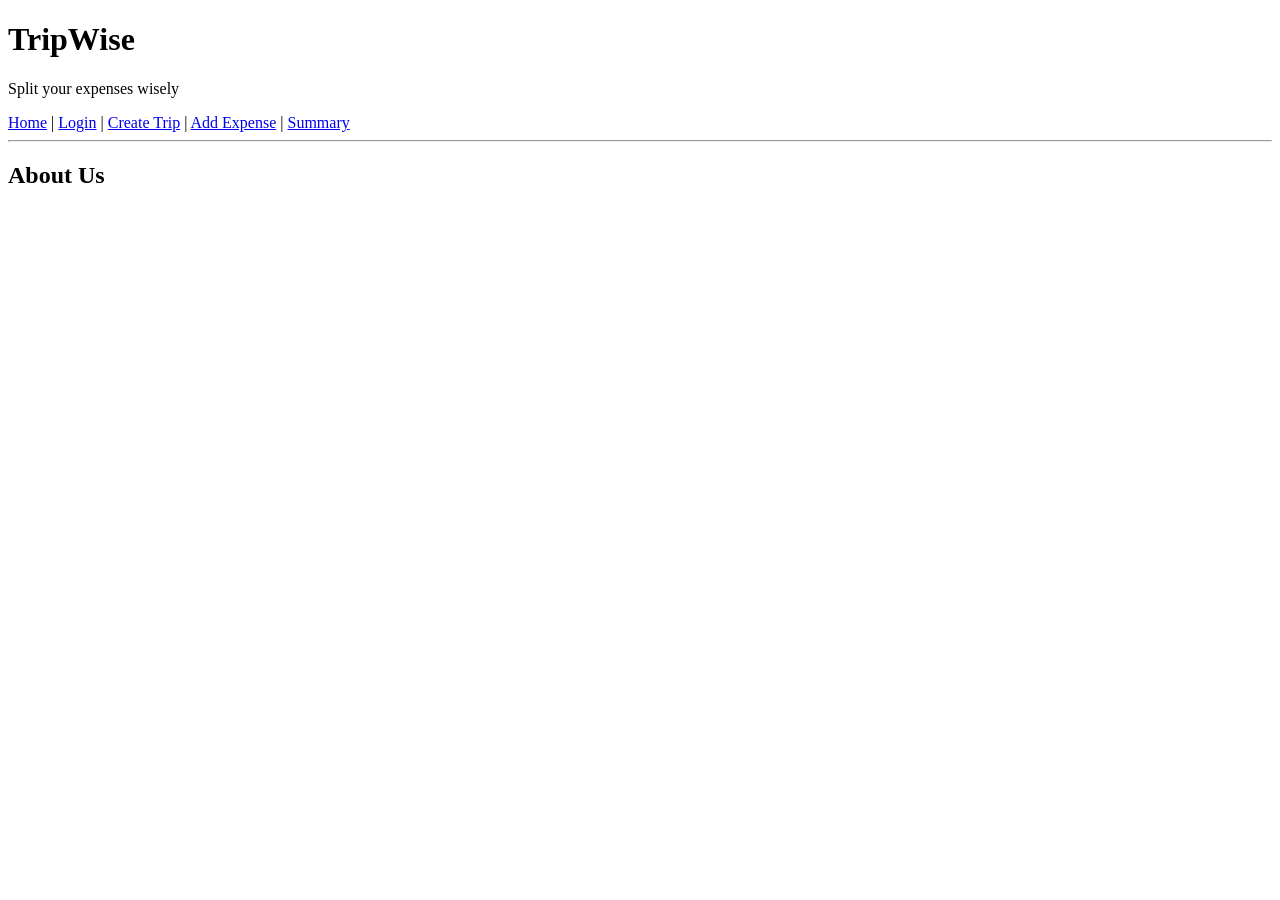
==== aboutus.html @ f0897ca0 "Added HTML pages for TripWise website" ====
<!DOCTYPE html>
<html>
<head>
    <title>About us - TripWise</title>
</head>
<body>

    <header>
        <h1>TripWise</h1>
        <p>Split your expenses wisely</p>
    </header>
    <nav>
        <a href="homepg.html">Home</a> |
         <a href="login.html">Login</a> |
        <a href="create_trip.html">Create Trip</a> |
        <a href="add_expense.html">Add Expense</a> |
        <a href="summary.html">Summary</a>
    </nav>
    <hr>
    <main>
        <section>
        <h2>About Us</h2>
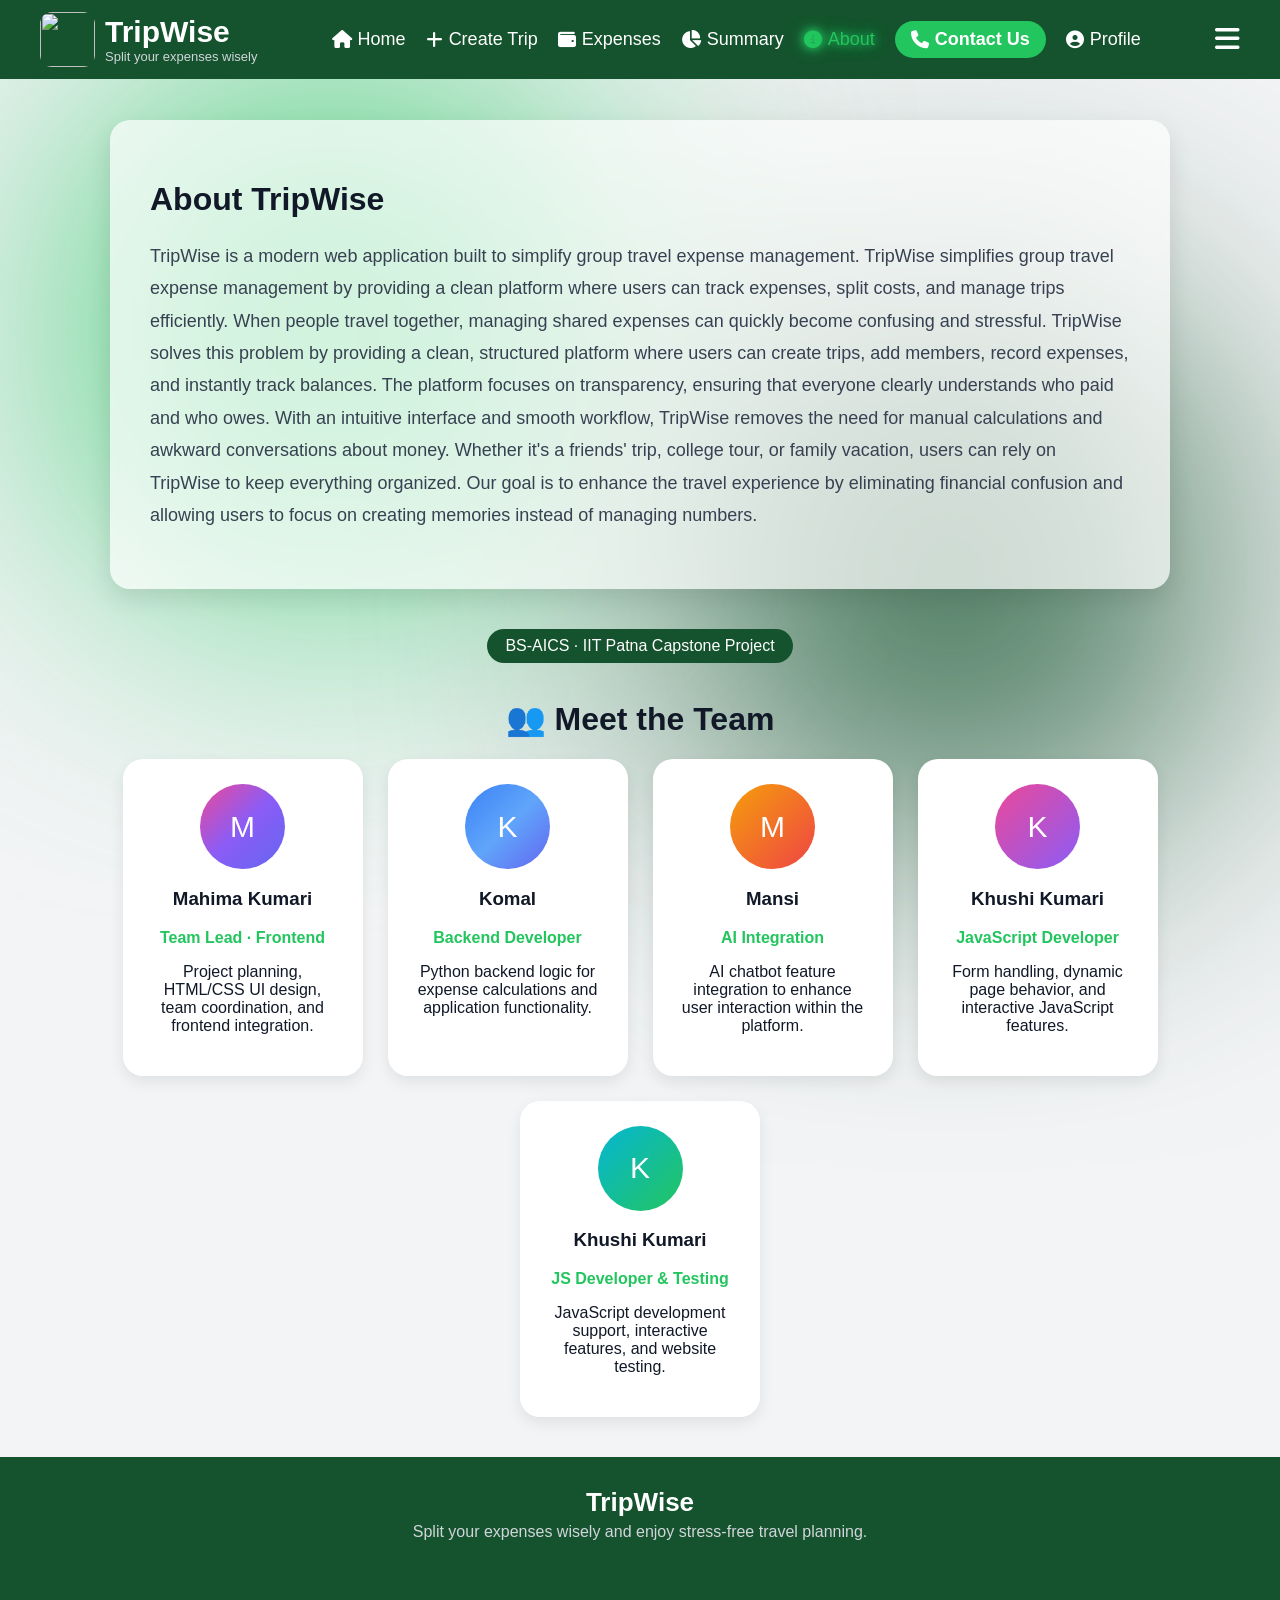
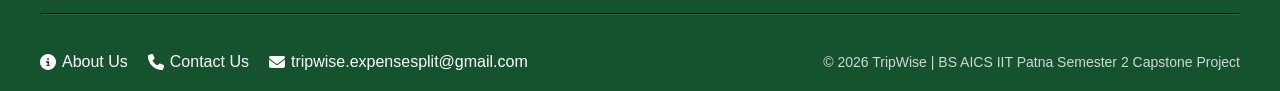
==== commit af0443a2: "Add files via upload" ====
--- a/aboutus.html
+++ b/aboutus.html
@@ -1,22 +1,529 @@
 <!DOCTYPE html>
-<html>
+<html lang="en">
 <head>
-    <title>About us - TripWise</title>
+    <title>About Us - TripWise</title>
+
+    <link rel="stylesheet" href="https://cdnjs.cloudflare.com/ajax/libs/font-awesome/6.5.0/css/all.min.css">
+
+    <style>
+        html,body{
+            margin:0;
+            padding:0;
+            overflow-x:hidden;
+        }
+
+        *{
+            box-sizing:border-box;
+            font-family:'Segoe UI', sans-serif;
+        }
+
+        body{
+            background:#f3f4f6;
+            color:#111827;
+            position:relative;
+        }
+
+        /* 🌿 BLUR BACKGROUND */
+        body::before, body::after{
+            content:"";
+            position:fixed;
+            width:500px;
+            height:500px;
+            border-radius:50%;
+            filter:blur(140px);
+            z-index:-2;
+            animation:float 14s infinite alternate ease-in-out;
+        }
+
+        body::before{
+            background:#22c55e;
+            top:80px;
+            left:80px;
+        }
+
+        body::after{
+            background:#14532d;
+            bottom:80px;
+            right:80px;
+            animation-delay:4s;
+        }
+
+        @keyframes float{
+            0%{transform:translate(0,0);}
+            100%{transform:translate(80px,-60px);}
+        }
+
+        /* ✨ FLOATING PARTICLES */
+        .particles{
+            position:fixed;
+            width:100%;
+            height:100%;
+            top:0;
+            left:0;
+            z-index:-1;
+        }
+
+        .particles span{
+            position:absolute;
+            width:6px;
+            height:6px;
+            background:#22c55e;
+            border-radius:50%;
+            opacity:0.5;
+            animation:rise 10s linear infinite;
+        }
+
+        @keyframes rise{
+            from{transform:translateY(100vh);}
+            to{transform:translateY(-10vh);}
+        }
+
+        /* NAVBAR */
+        nav{
+            position:fixed;
+            top:0;
+            left:0;
+            right:0;
+            background:#14532d;
+            display:flex;
+            justify-content:space-between;
+            align-items:center;
+            padding:12px 40px;
+            z-index:1000;
+        }
+
+        .logo{
+            display:flex;
+            align-items:center;
+            gap:10px;
+        }
+
+        .logo img{
+            width:55px;
+            height:55px;
+            border-radius:12px;
+        }
+
+        .logo-text h1{
+            color:white;
+            font-size:30px;
+            margin:0;
+        }
+
+        .logo-text p{
+            color:#d1d5db;
+            font-size:13px;
+            margin:0;
+        }
+
+        .nav-links{
+            display:flex;
+            gap:20px;
+            align-items:center;
+        }
+
+        .nav-links a{
+            color:white;
+            text-decoration:none;
+            font-size:18px;
+            display:flex;
+            align-items:center;
+            gap:6px;
+            transition:0.3s;
+        }
+
+        /* ✨ NEON GLOW */
+        .nav-links a:hover,
+        .nav-links a.active{
+            color:#22c55e;
+            text-shadow:0 0 8px #22c55e, 0 0 15px #22c55e;
+        }
+
+        .contact-btn{
+            background:#22c55e;
+            padding:8px 16px;
+            border-radius:20px;
+            font-weight:600;
+        }
+
+        .contact-btn:hover{
+            background:#16a34a;
+            text-shadow:none;
+        }
+
+        .menu-btn{
+            color:white;
+            font-size:28px;
+            cursor:pointer;
+        }
+
+        /* SIDEBAR */
+        .sidebar{
+            position:fixed;
+            top:0;
+            right:-260px;
+            width:260px;
+            height:100%;
+            background:#14532d;
+            padding-top:90px;
+            transition:0.4s;
+            z-index:999;
+        }
+
+        .sidebar.active{
+            right:0;
+        }
+
+        .sidebar a{
+            display:block;
+            color:white;
+            padding:18px 30px;
+            text-decoration:none;
+            font-size:18px;
+        }
+
+        .sidebar a.active{
+            background:#1c6b3a;
+        }
+
+        .sidebar a:hover{
+            background:#1c6b3a;
+        }
+
+        /* MAIN */
+        .main{
+            max-width:1100px;
+            margin:120px auto 40px;
+            padding:0 20px;
+        }
+
+        /* ABOUT BOX */
+        .about-box{
+            background:rgba(255,255,255,0.7);
+            backdrop-filter:blur(12px);
+            border-radius:20px;
+            padding:40px;
+            box-shadow:0 10px 25px rgba(0,0,0,0.1);
+            margin-bottom:40px;
+        }
+
+        .about-box h2{
+            color:#14532d;
+            font-size:36px;
+        }
+
+        .about-box p{
+            font-size:18px;
+            color:#374151;
+            margin-top:15px;
+            line-height:1.8;
+        }
+
+        /* TEAM */
+        .team{
+            text-align:center;
+        }
+
+        .team-badge{
+            background:#14532d;
+            color:white;
+            display:inline-block;
+            padding:8px 18px;
+            border-radius:20px;
+            margin-bottom:15px;
+        }
+
+        .team h2{
+            font-size:38px;
+            color:#14532d;
+            margin-bottom:30px;
+        }
+
+        .team-container{
+            display:flex;
+            flex-wrap:wrap;
+            justify-content:center;
+            gap:25px;
+        }
+
+        .member{
+            background:white;
+            border-radius:20px;
+            padding:25px;
+            width:240px;
+            transition:0.4s;
+            box-shadow:0 6px 15px rgba(0,0,0,0.08);
+        }
+
+        .member:hover{
+            transform:translateY(-12px) scale(1.05);
+            box-shadow:0 20px 40px rgba(34,197,94,0.25);
+        }
+
+        /* AVATAR */
+        .avatar{
+            width:85px;
+            height:85px;
+            border-radius:50%;
+            display:flex;
+            align-items:center;
+            justify-content:center;
+            font-size:30px;
+            color:white;
+            margin:auto;
+            margin-bottom:15px;
+        }
+
+        .mahima{background:linear-gradient(135deg,#ec4899,#8b5cf6,#6366f1);}
+        .komal{background:linear-gradient(135deg,#3b82f6,#60a5fa,#6366f1);}
+        .mansi{background:linear-gradient(135deg,#f59e0b,#ef4444);}
+        .khushi1{background:linear-gradient(135deg,#ec4899,#8b5cf6);}
+        .khushi2{background:linear-gradient(135deg,#06b6d4,#22c55e);}
+
+        .role{
+            color:#22c55e;
+            font-weight:600;
+        }
+
+        /* STRIP */
+        .promo-strip{
+            background:#14532d;
+            color:white;
+            padding:20px;
+            text-align:center;
+        }
+
+        /* FOOTER */
+        .footer{
+    background:#14532d;
+    color:white;
+    padding:30px 40px 20px;
+}
+
+/* CENTER TEXT */
+.footer-center{
+    text-align:center;
+    margin-bottom:15px;
+}
+
+.footer-center h2{
+    margin:0;
+    font-size:26px;
+}
+
+.footer-center p{
+    margin-top:5px;
+    color:#d1d5db;
+}
+
+/* BOTTOM ROW */
+.footer-bottom{
+    display:flex;
+    justify-content:space-between;
+    align-items:center;
+    flex-wrap:wrap;
+}
+
+/* LEFT LINKS */
+.footer-left{
+    display:flex;
+    gap:20px;
+    flex-wrap:wrap;
+}
+
+.footer-left a{
+    color:white;
+    text-decoration:none;
+    display:flex;
+    align-items:center;
+    gap:6px;
+}
+
+.footer-left a:hover{
+    color:#22c55e;
+}
+
+/* RIGHT TEXT */
+.footer-right{
+    font-size:14px;
+    color:#d1d5db;
+}
+
+/* MOBILE RESPONSIVE */
+@media(max-width:768px){
+    .footer-bottom{
+        flex-direction:column;
+        gap:10px;
+        text-align:center;
+    }
+}
+    </style>
 </head>
+
 <body>
 
-    <header>
-        <h1>TripWise</h1>
-        <p>Split your expenses wisely</p>
-    </header>
-    <nav>
-        <a href="homepg.html">Home</a> |
-         <a href="login.html">Login</a> |
-        <a href="create_trip.html">Create Trip</a> |
-        <a href="add_expense.html">Add Expense</a> |
-        <a href="summary.html">Summary</a>
-    </nav>
-    <hr>
-    <main>
-        <section>
-        <h2>About Us</h2>+<!-- PARTICLES -->
+<div class="particles">
+    <span style="left:10%; animation-duration:8s;"></span>
+    <span style="left:25%; animation-duration:12s;"></span>
+    <span style="left:50%; animation-duration:10s;"></span>
+    <span style="left:75%; animation-duration:14s;"></span>
+    <span style="left:90%; animation-duration:9s;"></span>
+</div>
+
+<nav>
+    <div class="logo">
+        <img src="logo.png">
+        <div class="logo-text">
+            <h1>TripWise</h1>
+            <p>Split your expenses wisely</p>
+        </div>
+    </div>
+
+    <div class="nav-links">
+        <a href="homepg.html"><i class="fa-solid fa-house"></i> Home</a>
+        <a href="create_trip.html"><i class="fa-solid fa-plus"></i> Create Trip</a>
+        <a href="add_expense.html"><i class="fa-solid fa-wallet"></i> Expenses</a>
+        <a href="summary.html"><i class="fa-solid fa-chart-pie"></i> Summary</a>
+         <a href="aboutus.html" class="active">
+            <i class="fa-solid fa-circle-info"></i> About
+        </a>
+        <a href="contact.html" class="contact-btn">
+            <i class="fa-solid fa-phone"></i> Contact Us
+        </a>
+
+        <a href="create_acc.html"><i class="fa-solid fa-circle-user"></i> Profile</a>
+        
+    </div>
+
+    <div class="menu-btn" onclick="toggleSidebar()">
+        <i class="fa-solid fa-bars"></i>
+    </div>
+</nav>
+
+<!-- SIDEBAR -->
+<div class="sidebar" id="sidebar">
+    <a href="homepg.html">Home</a>
+    <a href="create_trip.html">Create Trip</a>
+    <a href="add_expense.html">Expenses</a>
+    <a href="summary.html">Summary</a>
+    <a href="create_acc.html">Profile</a>
+    <a href="aboutus.html" class="active">About</a>
+</div>
+
+<div class="main">
+
+    <div class="about-box">
+        <h1>About TripWise</h1>
+        <p>
+            TripWise is a modern web application built to simplify group travel expense management.
+            TripWise simplifies group travel expense management by providing a clean platform 
+            where users can track expenses, split costs, and manage trips efficiently. 
+              When people travel together, managing shared expenses can quickly become confusing and stressful. 
+            TripWise solves this problem by providing a clean, structured platform where users can create trips, 
+            add members, record expenses, and instantly track balances.
+
+            The platform focuses on transparency, ensuring that everyone clearly understands who paid and who owes. 
+            With an intuitive interface and smooth workflow, TripWise removes the need for manual calculations and 
+            awkward conversations about money. Whether it's a friends' trip, college tour, or family vacation, users 
+            can rely on TripWise to keep everything organized.
+
+            Our goal is to enhance the travel experience by eliminating financial confusion and allowing users to 
+            focus on creating memories instead of managing numbers.
+        </p>
+    </div>
+
+    <div div class="team">
+        <div class="team-badge">BS-AICS · IIT Patna Capstone Project</div>
+        <h1>👥 Meet the Team</h1>
+
+        <div div class="team-container">
+            <!-- members unchanged -->
+             <div class="member">
+                <div class="avatar mahima">M</div>
+                <h3>Mahima Kumari</h3>
+                <p class="role">Team Lead · Frontend</p>
+                <p>Project planning, HTML/CSS UI design, team coordination, and frontend integration.</p>
+            </div>
+
+            <div class="member">
+                <div class="avatar komal">K</div>
+                <h3>Komal</h3>
+                <p class="role">Backend Developer</p>
+                <p>Python backend logic for expense calculations and application functionality.</p>
+            </div>
+
+            <div class="member">
+                <div class="avatar mansi">M</div>
+                <h3>Mansi</h3>
+                <p class="role">AI Integration</p>
+                <p>AI chatbot feature integration to enhance user interaction within the platform.</p>
+            </div>
+
+            <div class="member">
+                <div class="avatar khushi1">K</div>
+                <h3>Khushi Kumari</h3>
+                <p class="role">JavaScript Developer</p>
+                <p>Form handling, dynamic page behavior, and interactive JavaScript features.</p>
+            </div>
+
+            <div class="member">
+                <div class="avatar khushi2">K</div>
+                <h3>Khushi Kumari</h3>
+                <p class="role">JS Developer & Testing</p>
+                <p>JavaScript development support, interactive features, and website testing.</p>
+            </div>
+        </div>
+        </div>
+        </div>
+    </div>
+
+</div>
+
+
+<footer class="footer">
+
+    <!-- CENTER TAGLINE -->
+    <div class="footer-center">
+        <h2>TripWise</h2>
+        <p>Split your expenses wisely and enjoy stress-free travel planning.</p>
+    </div>
+
+    <br>
+    <br>
+    <hr style="border-color:#1c6b3a; margin:20px 0;">
+    <br>
+    <!-- BOTTOM ROW -->
+    <div class="footer-bottom">
+
+        <!-- LEFT -->
+        <div class="footer-left">
+            <a href="aboutus.html">
+                <i class="fa-solid fa-circle-info"></i> About Us
+            </a>
+
+            <a href="contact.html">
+                <i class="fa-solid fa-phone"></i> Contact Us
+            </a>
+
+            <a href="#">
+                <i class="fa-solid fa-envelope"></i> tripwise.expensesplit@gmail.com
+            </a>
+        </div>
+
+        <!-- RIGHT -->
+        <div class="footer-right">
+            © 2026 TripWise | BS AICS IIT Patna Semester 2 Capstone Project
+        </div>
+
+    </div>
+
+</footer>
+<script>
+function toggleSidebar(){
+    document.getElementById("sidebar").classList.toggle("active");
+}
+</script>
+
+</body>
+</html>
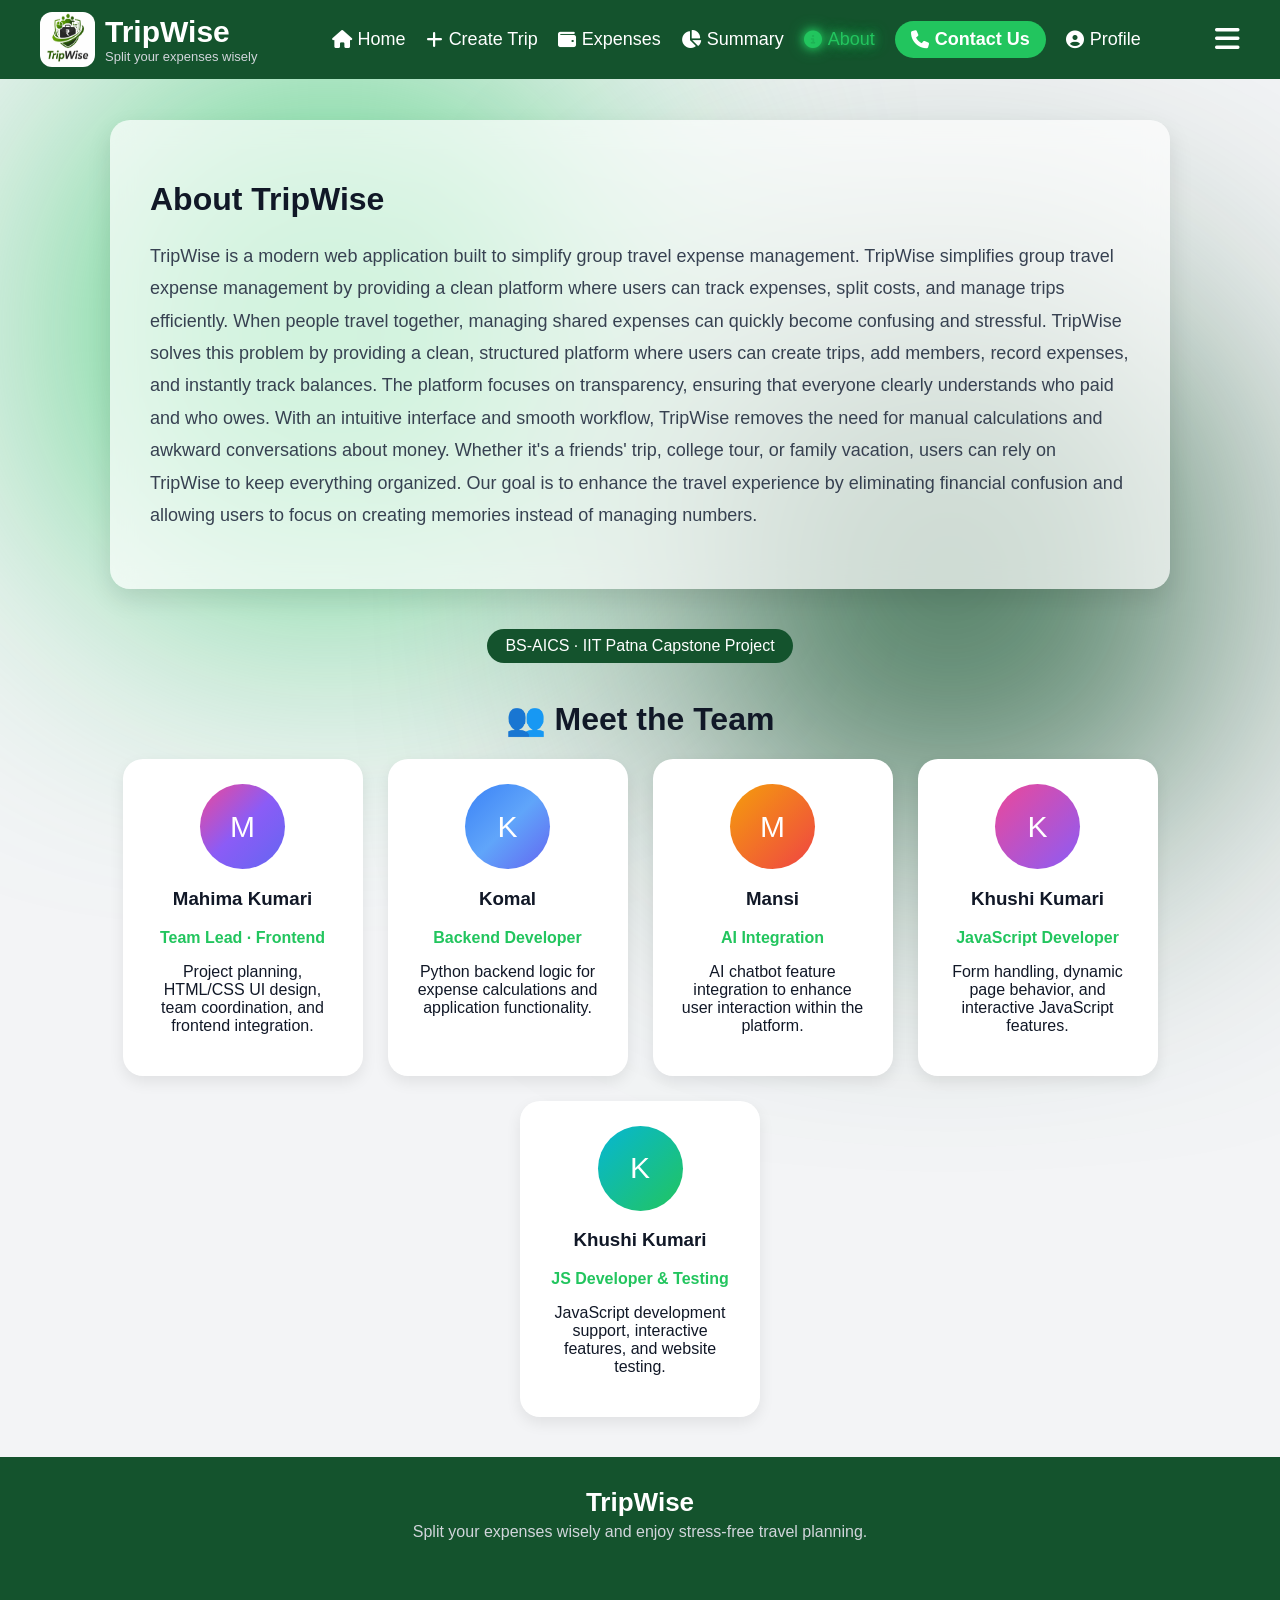
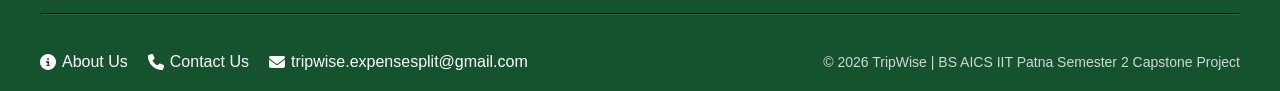
==== commit 46a70e86: "Added images folder with files" ====
--- a/aboutus.html
+++ b/aboutus.html
@@ -373,7 +373,7 @@
 
 <nav>
     <div class="logo">
-        <img src="logo.png">
+        <img src="image/logo.png">
         <div class="logo-text">
             <h1>TripWise</h1>
             <p>Split your expenses wisely</p>
